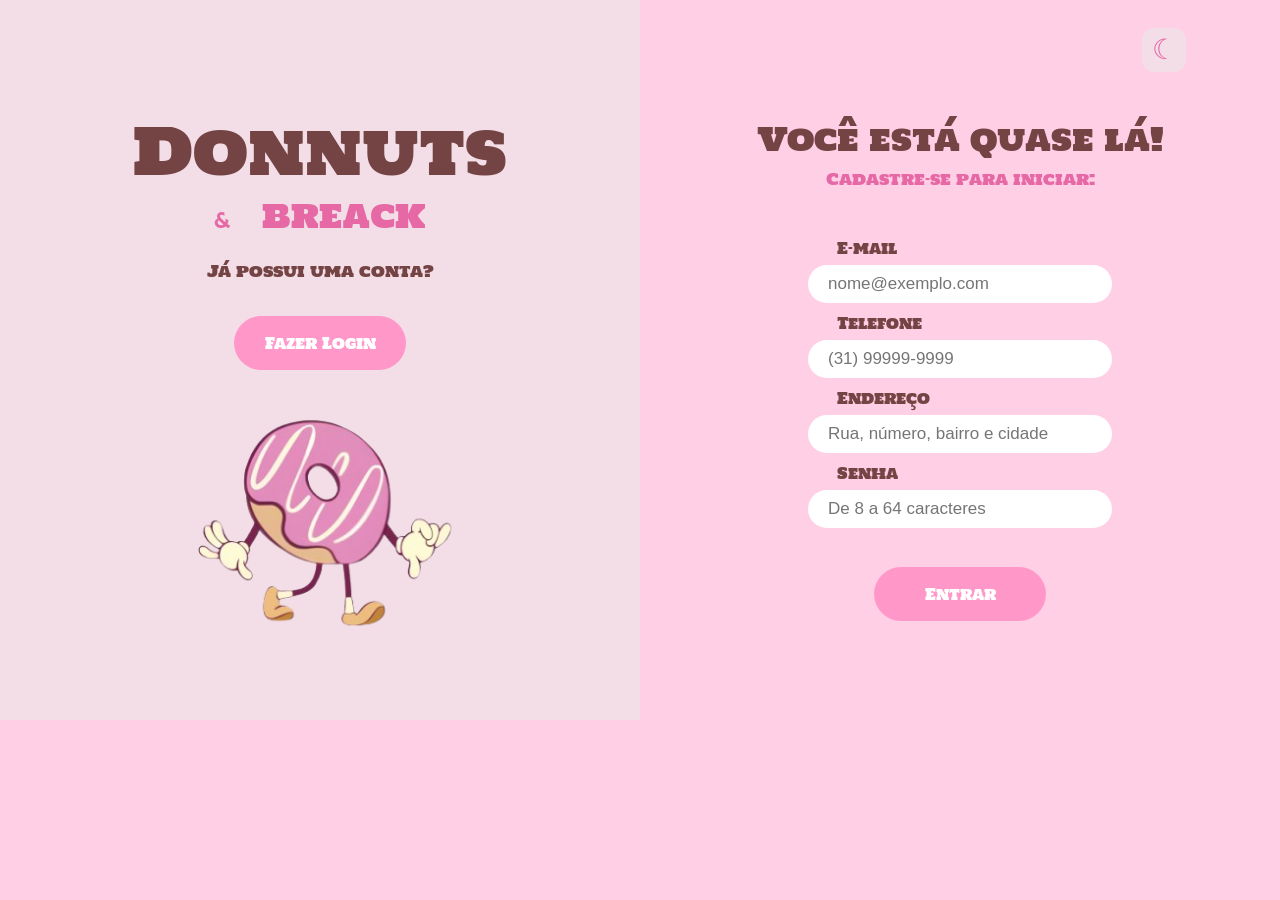
==== cadastro.html @ 96d3d8f5 "mudando arquivos de posição" ====
<!DOCTYPE html>
<html lang="pt-BR">

<head>
    <meta charset="UTF-8">
    <meta name="viewport" content="width=device-width, initial-scale=1.0, viewport-fit=cover">
    <title>Cadastro | Donnuts &amp; Breack</title>
    <link rel="preconnect" href="https://fonts.googleapis.com">
    <link rel="preconnect" href="https://fonts.gstatic.com" crossorigin>
    <link href="https://fonts.googleapis.com/css2?family=Cutive&family=Hammersmith+One&family=Holtwood+One+SC&display=swap" rel="stylesheet">
    <link rel="stylesheet" href="style.css">
</head>

<body>
    <button class="alternar-tema" type="button" title="Ativar modo escuro">&#9790;</button>
    <div class="conteudo-principal" role="main" id="cadastro">
        <section class="convite">
            <div class="marca">
                <h1>Donnuts</h1>
                <p>
                    <span>&amp;</span>
                    BREACK
                </p>
            </div>
            <p>Já possui uma conta?</p>
            <a class="botao" href="login.html">Fazer Login</a>
            <span class="recorte-mascote">
                <img src="images/2027-36-imgDesignSemNome1RemovebgPreview4.png" alt="Mascote Donnuts">
            </span>
        </section>
        <section class="cadastro-form">
            <h1>Você está quase lá!</h1>
            <h2>Cadastre-se para iniciar:</h2>
            <form id="form-cadastro">
                <div class="campo">
                    <label for="email">E-mail</label>
                    <input id="email" name="email" type="email" autocomplete="email" maxlength="254" placeholder="nome@exemplo.com" required>
                </div>
                <div class="campo">
                    <label for="telefone">Telefone</label>
                    <input id="telefone" name="telefone" type="tel" autocomplete="tel-national" inputmode="numeric" minlength="14" maxlength="15" pattern="\([0-9]{2}\) [0-9]{4,5}-[0-9]{4}" placeholder="(31) 99999-9999" title="Informe o DDD e um telefone com 10 ou 11 dígitos." required>
                </div>
                <div class="campo">
                    <label for="endereco">Endereço</label>
                    <input id="endereco" name="endereco" type="text" autocomplete="street-address" minlength="3" maxlength="160" placeholder="Rua, número, bairro e cidade" required>
                </div>
                <div class="campo">
                    <label for="senha">Senha</label>
                    <input id="senha" name="senha" type="password" autocomplete="new-password" minlength="8" maxlength="64" placeholder="De 8 a 64 caracteres" required>
                </div>
                <button class="botao">Entrar</button>
                <p role="status" id="aviso"></p>
            </form>
        </section>
    </div>
    <script src="theme.js"></script>
    <script src="script.js"></script>
</body>
</html>
---- style.css ----
/* GLOBAL */
@import url(./css/global/global.css);
@import url(./css/global/footer.css);

/* HEADER */
@import url(./css/header/header.css);

/* PAGINAS */
@import url(./css/page/inicio.css);
@import url(./css/page/historia.css);
@import url(./css/page/cardapio.css);
@import url(./css/page/depoimentos.css);
@import url(./css/page/login.css);
@import url(./css/page/cadastro.css);
@import url(./css/page/perfil.css);
@import url(./css/page/carrinho.css);
@import url(./css/page/pedido.css);

/* TEMA E RESPONSIVIDADE */
@import url(./css/global/tema.css);
@import url(./css/global/responsivo.css);
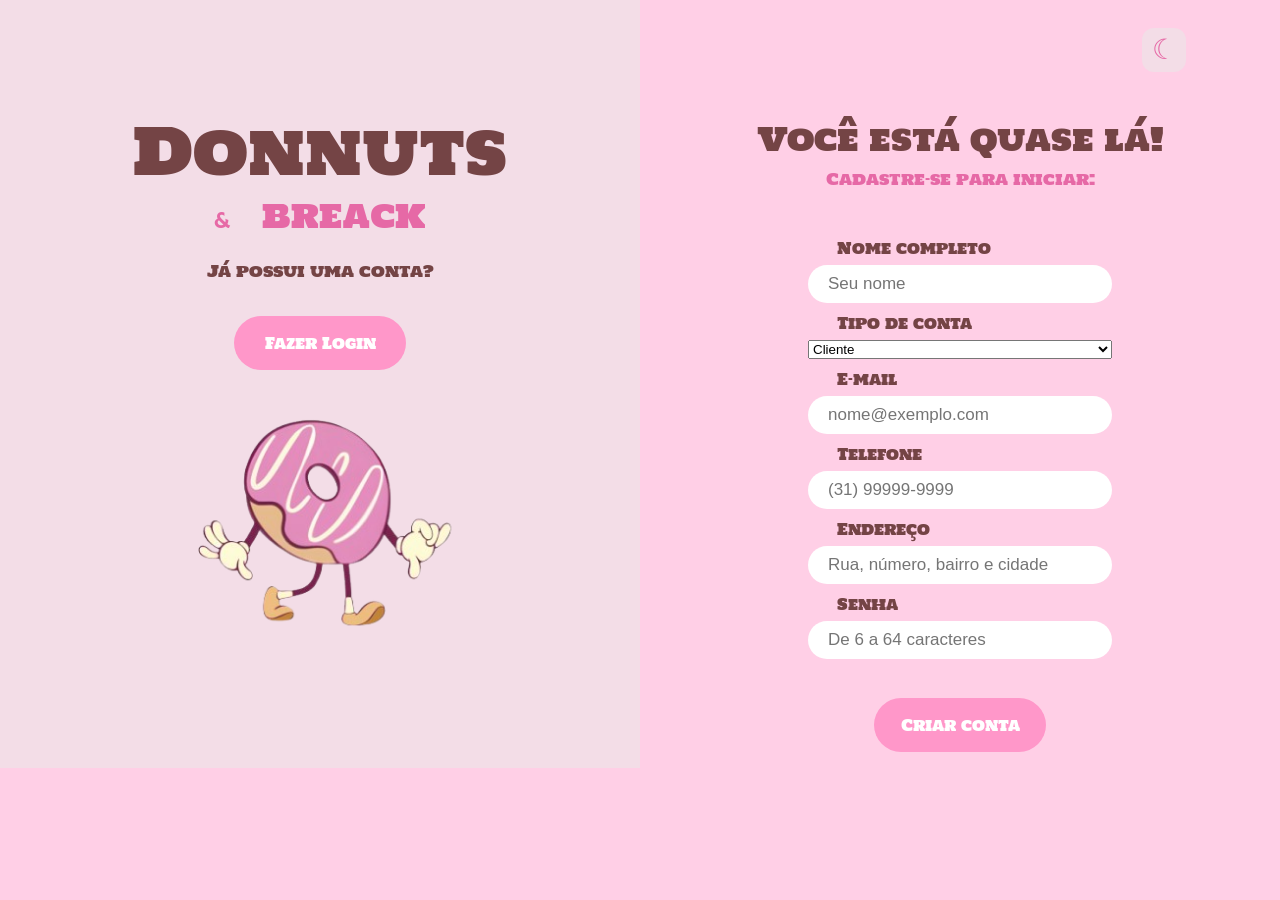
==== commit 7e6e4b51: "Integração: ajustar formulário cadastro.html" ====
--- a/cadastro.html
+++ b/cadastro.html
@@ -33,22 +33,33 @@
             <h2>Cadastre-se para iniciar:</h2>
             <form id="form-cadastro">
                 <div class="campo">
+                    <label for="nome">Nome completo</label>
+                    <input id="nome" name="nome" type="text" autocomplete="name" minlength="2" maxlength="100" placeholder="Seu nome" required>
+                </div>
+                <div class="campo">
+                    <label for="tipoConta">Tipo de conta</label>
+                    <select id="tipoConta" name="tipoConta" required>
+                        <option value="Cliente">Cliente</option>
+                        <option value="Entregador">Entregador</option>
+                    </select>
+                </div>
+                <div class="campo">
                     <label for="email">E-mail</label>
-                    <input id="email" name="email" type="email" autocomplete="email" maxlength="254" placeholder="nome@exemplo.com" required>
+                    <input id="email" name="email" type="email" autocomplete="email" maxlength="191" placeholder="nome@exemplo.com" required>
                 </div>
                 <div class="campo">
                     <label for="telefone">Telefone</label>
                     <input id="telefone" name="telefone" type="tel" autocomplete="tel-national" inputmode="numeric" minlength="14" maxlength="15" pattern="\([0-9]{2}\) [0-9]{4,5}-[0-9]{4}" placeholder="(31) 99999-9999" title="Informe o DDD e um telefone com 10 ou 11 dígitos." required>
                 </div>
-                <div class="campo">
+                <div class="campo" id="campo-endereco">
                     <label for="endereco">Endereço</label>
                     <input id="endereco" name="endereco" type="text" autocomplete="street-address" minlength="3" maxlength="160" placeholder="Rua, número, bairro e cidade" required>
                 </div>
                 <div class="campo">
                     <label for="senha">Senha</label>
-                    <input id="senha" name="senha" type="password" autocomplete="new-password" minlength="8" maxlength="64" placeholder="De 8 a 64 caracteres" required>
+                    <input id="senha" name="senha" type="password" autocomplete="new-password" minlength="6" maxlength="64" placeholder="De 6 a 64 caracteres" required>
                 </div>
-                <button class="botao">Entrar</button>
+                <button class="botao" type="submit">Criar conta</button>
                 <p role="status" id="aviso"></p>
             </form>
         </section>
